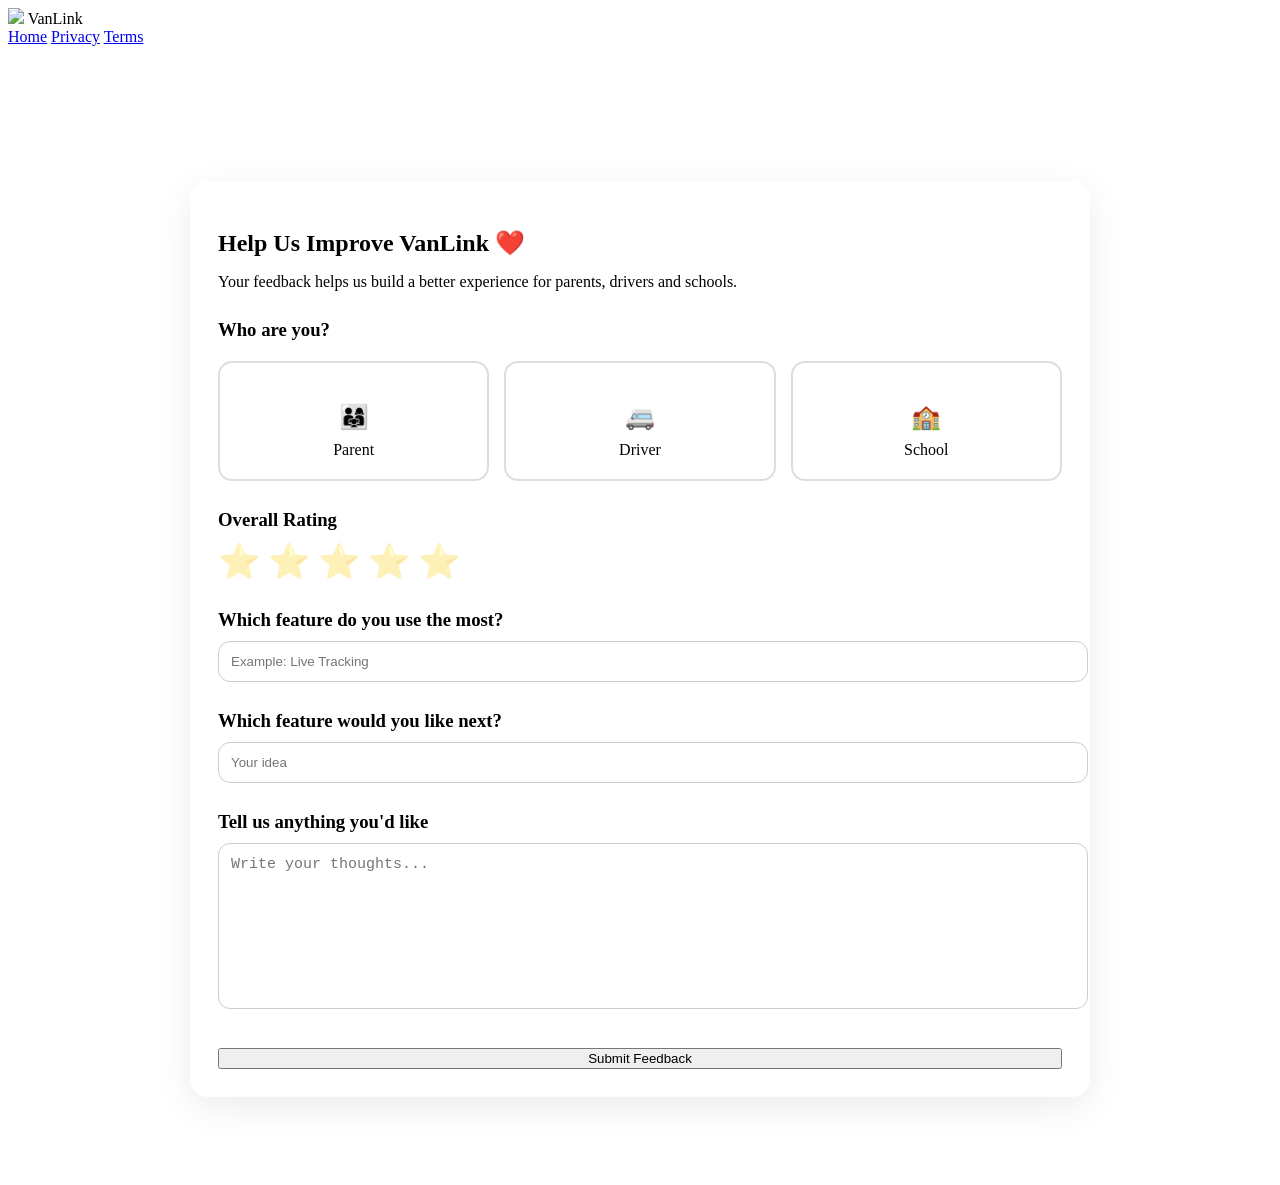
==== feedback.html @ 9b70196d "Add feedback form HTML structure and styles This file contains the HTML structure and styling for th" ====
<!DOCTYPE html>
<html lang="en">
<head>
<meta charset="UTF-8">
<meta name="viewport" content="width=device-width, initial-scale=1.0">

<title>VanLink Feedback</title>

<link rel="icon" href="assets/icon.png">
<link rel="stylesheet" href="style.css">

<style>

.feedback{
max-width:900px;
margin:auto;
padding:110px 20px 80px;
}

.feedback-card{
background:#fff;
border-radius:18px;
padding:28px;
box-shadow:0 10px 35px rgba(0,0,0,.08);
margin-top:25px;
}

.feedback-card h2{
margin-bottom:10px;
}

.role-grid{
display:grid;
grid-template-columns:repeat(auto-fit,minmax(180px,1fr));
gap:15px;
margin-top:20px;
}

.role{
border:2px solid #ddd;
padding:20px;
border-radius:14px;
cursor:pointer;
text-align:center;
transition:.25s;
}

.role:hover{
transform:translateY(-4px);
}

.role.active{
border-color:#2f80ed;
background:#eef6ff;
}

.question{
margin-top:28px;
}

.question h3{
margin-bottom:10px;
}

.question label{
display:block;
margin:8px 0;
cursor:pointer;
}

textarea{
width:100%;
height:140px;
padding:12px;
font-size:15px;
border-radius:12px;
border:1px solid #ccc;
resize:none;
}

input[type=text]{
width:100%;
padding:12px;
border-radius:12px;
border:1px solid #ccc;
}

.stars{
font-size:34px;
display:flex;
gap:8px;
margin-top:10px;
}

.star{
cursor:pointer;
opacity:.35;
transition:.2s;
}

.star.active{
opacity:1;
}

.submit-btn{
margin-top:35px;
width:100%;
}

.success{
display:none;
text-align:center;
padding:30px;
}

.success h2{
color:#18a558;
}

.loading{
display:none;
text-align:center;
padding:25px;
}

</style>

</head>

<body>

<nav class="nav">
<div class="wrap">

<div class="brand">
<img src="assets/icon.png">
VanLink
</div>

<div class="navlinks">
<a href="index.html">Home</a>
<a href="privacy.html">Privacy</a>
<a href="terms.html">Terms</a>
</div>

</div>
</nav>

<section class="feedback">

<div class="feedback-card" id="formCard">

<h2>Help Us Improve VanLink ❤️</h2>

<p>
Your feedback helps us build a better experience for parents,
drivers and schools.
</p>

<div class="question">

<h3>Who are you?</h3>

<div class="role-grid">

<div class="role" data-role="Parent">
<h2>👨‍👩‍👧</h2>
Parent
</div>

<div class="role" data-role="Driver">
<h2>🚐</h2>
Driver
</div>

<div class="role" data-role="School">
<h2>🏫</h2>
School
</div>

</div>

</div>

<div class="question">

<h3>Overall Rating</h3>

<div class="stars">

<span class="star">⭐</span>
<span class="star">⭐</span>
<span class="star">⭐</span>
<span class="star">⭐</span>
<span class="star">⭐</span>

</div>

</div>

<div id="dynamicQuestions"></div>

<div class="question">

<h3>Which feature do you use the most?</h3>

<input
id="favoriteFeature"
type="text"
placeholder="Example: Live Tracking">

</div>

<div class="question">

<h3>Which feature would you like next?</h3>

<input
id="requestedFeature"
type="text"
placeholder="Your idea">

</div>

<div class="question">

<h3>Tell us anything you'd like</h3>

<textarea
id="suggestions"
placeholder="Write your thoughts..."></textarea>

</div>

<button
class="btn btn-primary submit-btn"
id="submitBtn">

Submit Feedback

</button>

<div class="loading" id="loading">

Sending Feedback...

</div>

</div>

<div
class="feedback-card success"
id="success">

<h2>🎉 Thank You!</h2>

<p>

Your feedback has been submitted successfully.

</p>

<a
class="btn btn-primary"
href="index.html">

Back to Home

</a>

</div>

</section>

<script src="feedback.js"></script>

</body>
  </html>
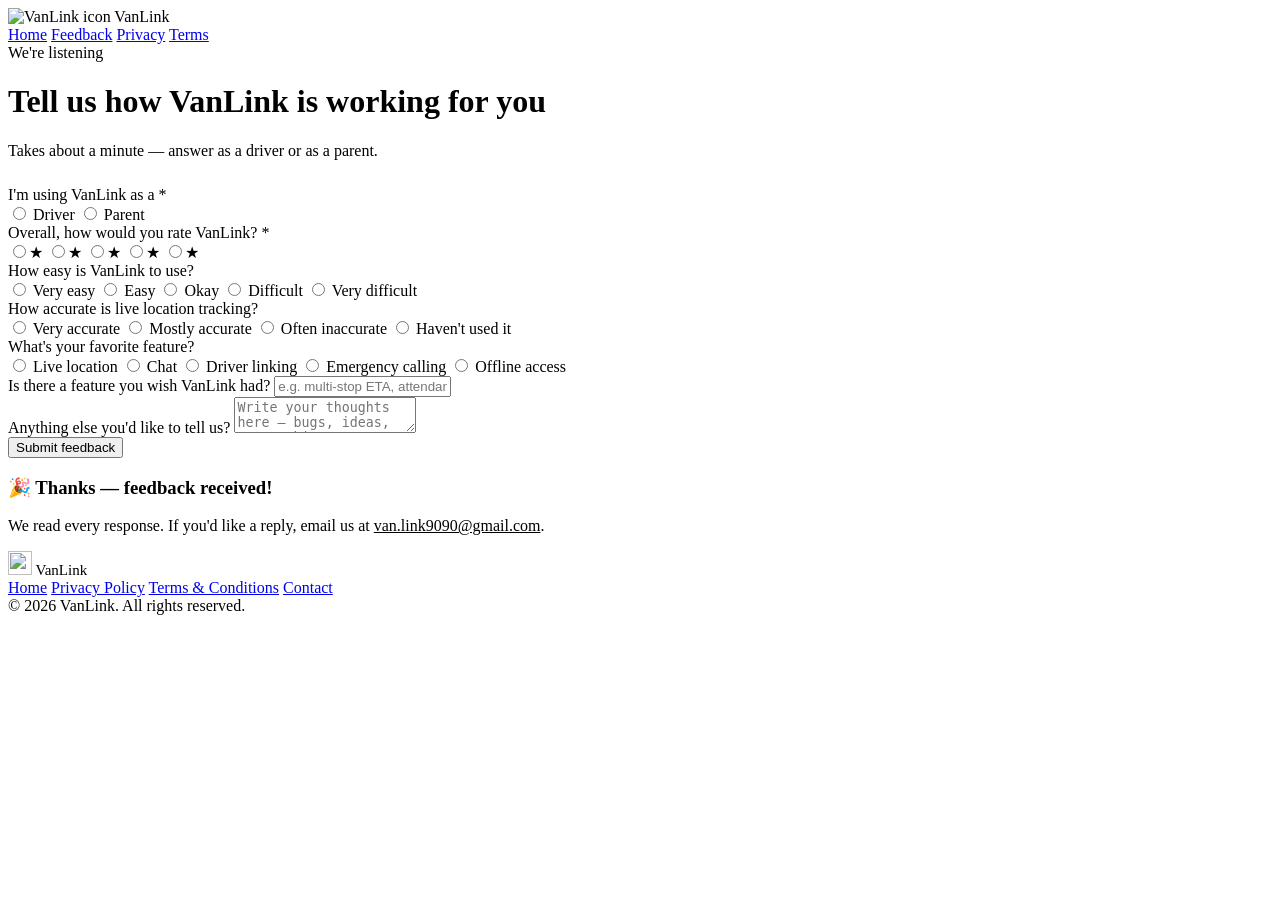
==== commit 8e2b1d6b: "Update feedback.html" ====
--- a/feedback.html
+++ b/feedback.html
@@ -3,276 +3,196 @@
 <head>
 <meta charset="UTF-8">
 <meta name="viewport" content="width=device-width, initial-scale=1.0">
-
-<title>VanLink Feedback</title>
-
+<title>Feedback — VanLink</title>
+<meta name="description" content="Share your feedback on VanLink as a driver or a parent.">
 <link rel="icon" href="assets/icon.png">
 <link rel="stylesheet" href="style.css">
-
-<style>
-
-.feedback{
-max-width:900px;
-margin:auto;
-padding:110px 20px 80px;
-}
-
-.feedback-card{
-background:#fff;
-border-radius:18px;
-padding:28px;
-box-shadow:0 10px 35px rgba(0,0,0,.08);
-margin-top:25px;
-}
-
-.feedback-card h2{
-margin-bottom:10px;
-}
-
-.role-grid{
-display:grid;
-grid-template-columns:repeat(auto-fit,minmax(180px,1fr));
-gap:15px;
-margin-top:20px;
-}
-
-.role{
-border:2px solid #ddd;
-padding:20px;
-border-radius:14px;
-cursor:pointer;
-text-align:center;
-transition:.25s;
-}
-
-.role:hover{
-transform:translateY(-4px);
-}
-
-.role.active{
-border-color:#2f80ed;
-background:#eef6ff;
-}
-
-.question{
-margin-top:28px;
-}
-
-.question h3{
-margin-bottom:10px;
-}
-
-.question label{
-display:block;
-margin:8px 0;
-cursor:pointer;
-}
-
-textarea{
-width:100%;
-height:140px;
-padding:12px;
-font-size:15px;
-border-radius:12px;
-border:1px solid #ccc;
-resize:none;
-}
-
-input[type=text]{
-width:100%;
-padding:12px;
-border-radius:12px;
-border:1px solid #ccc;
-}
-
-.stars{
-font-size:34px;
-display:flex;
-gap:8px;
-margin-top:10px;
-}
-
-.star{
-cursor:pointer;
-opacity:.35;
-transition:.2s;
-}
-
-.star.active{
-opacity:1;
-}
-
-.submit-btn{
-margin-top:35px;
-width:100%;
-}
-
-.success{
-display:none;
-text-align:center;
-padding:30px;
-}
-
-.success h2{
-color:#18a558;
-}
-
-.loading{
-display:none;
-text-align:center;
-padding:25px;
-}
-
-</style>
-
 </head>
-
 <body>
 
 <nav class="nav">
-<div class="wrap">
-
-<div class="brand">
-<img src="assets/icon.png">
-VanLink
-</div>
-
-<div class="navlinks">
-<a href="index.html">Home</a>
-<a href="privacy.html">Privacy</a>
-<a href="terms.html">Terms</a>
-</div>
-
-</div>
+  <div class="wrap">
+    <div class="brand"><img src="assets/icon.png" alt="VanLink icon"> VanLink</div>
+    <div class="navlinks">
+      <a href="index.html">Home</a>
+      <a href="feedback.html" class="active">Feedback</a>
+      <a href="privacy.html">Privacy</a>
+      <a href="terms.html">Terms</a>
+    </div>
+  </div>
 </nav>
 
-<section class="feedback">
+<header class="legal-hero">
+  <div class="wrap">
+    <span class="eyebrow">We're listening</span>
+    <h1>Tell us how VanLink is working for you</h1>
+    <p class="updated">Takes about a minute — answer as a driver or as a parent.</p>
+  </div>
+</header>
 
-<div class="feedback-card" id="formCard">
+<section style="padding-top:10px;">
+  <div class="wrap">
 
-<h2>Help Us Improve VanLink ❤️</h2>
+    <form id="fbForm" class="fb-card">
 
-<p>
-Your feedback helps us build a better experience for parents,
-drivers and schools.
-</p>
+      <div class="fb-group">
+        <label class="fb-q">I'm using VanLink as a <span class="fb-req">*</span></label>
+        <div class="fb-pills" data-name="role">
+          <label class="fb-pill"><input type="radio" name="role" value="Driver" required> Driver</label>
+          <label class="fb-pill"><input type="radio" name="role" value="Parent"> Parent</label>
+        </div>
+      </div>
 
-<div class="question">
+      <div class="fb-group">
+        <label class="fb-q">Overall, how would you rate VanLink? <span class="fb-req">*</span></label>
+        <div class="fb-stars" id="starRow">
+          <label><input type="radio" name="rating" value="1" required>★</label>
+          <label><input type="radio" name="rating" value="2">★</label>
+          <label><input type="radio" name="rating" value="3">★</label>
+          <label><input type="radio" name="rating" value="4">★</label>
+          <label><input type="radio" name="rating" value="5">★</label>
+        </div>
+      </div>
 
-<h3>Who are you?</h3>
+      <div class="fb-group">
+        <label class="fb-q">How easy is VanLink to use?</label>
+        <div class="fb-pills" data-name="easeOfUse">
+          <label class="fb-pill"><input type="radio" name="easeOfUse" value="Very easy"> Very easy</label>
+          <label class="fb-pill"><input type="radio" name="easeOfUse" value="Easy"> Easy</label>
+          <label class="fb-pill"><input type="radio" name="easeOfUse" value="Okay"> Okay</label>
+          <label class="fb-pill"><input type="radio" name="easeOfUse" value="Difficult"> Difficult</label>
+          <label class="fb-pill"><input type="radio" name="easeOfUse" value="Very difficult"> Very difficult</label>
+        </div>
+      </div>
 
-<div class="role-grid">
+      <div class="fb-group">
+        <label class="fb-q">How accurate is live location tracking?</label>
+        <div class="fb-pills" data-name="trackingAccuracy">
+          <label class="fb-pill"><input type="radio" name="trackingAccuracy" value="Very accurate"> Very accurate</label>
+          <label class="fb-pill"><input type="radio" name="trackingAccuracy" value="Mostly accurate"> Mostly accurate</label>
+          <label class="fb-pill"><input type="radio" name="trackingAccuracy" value="Often inaccurate"> Often inaccurate</label>
+          <label class="fb-pill"><input type="radio" name="trackingAccuracy" value="Haven't used it"> Haven't used it</label>
+        </div>
+      </div>
 
-<div class="role" data-role="Parent">
-<h2>👨‍👩‍👧</h2>
-Parent
-</div>
+      <div class="fb-group">
+        <label class="fb-q">What's your favorite feature?</label>
+        <div class="fb-pills" data-name="favoriteFeature">
+          <label class="fb-pill"><input type="radio" name="favoriteFeature" value="Live location sharing"> Live location</label>
+          <label class="fb-pill"><input type="radio" name="favoriteFeature" value="Chat"> Chat</label>
+          <label class="fb-pill"><input type="radio" name="favoriteFeature" value="Driver-parent linking"> Driver linking</label>
+          <label class="fb-pill"><input type="radio" name="favoriteFeature" value="Emergency calling"> Emergency calling</label>
+          <label class="fb-pill"><input type="radio" name="favoriteFeature" value="Offline access"> Offline access</label>
+        </div>
+      </div>
 
-<div class="role" data-role="Driver">
-<h2>🚐</h2>
-Driver
-</div>
+      <div class="fb-group">
+        <label class="fb-q" for="requestedFeature">Is there a feature you wish VanLink had?</label>
+        <input class="fb-input" type="text" id="requestedFeature" name="requestedFeature" placeholder="e.g. multi-stop ETA, attendance history...">
+      </div>
 
-<div class="role" data-role="School">
-<h2>🏫</h2>
-School
-</div>
+      <div class="fb-group">
+        <label class="fb-q" for="suggestions">Anything else you'd like to tell us?</label>
+        <textarea class="fb-textarea" id="suggestions" name="suggestions" placeholder="Write your thoughts here — bugs, ideas, or anything on your mind."></textarea>
+      </div>
 
-</div>
+      <button class="fb-submit" type="submit" id="fbSubmit">Submit feedback</button>
+      <p class="fb-status" id="fbStatus"></p>
 
-</div>
+      <div class="fb-success" id="fbSuccess">
+        <h3>🎉 Thanks — feedback received!</h3>
+        <p>We read every response. If you'd like a reply, email us at <a href="mailto:van.link9090@gmail.com" style="color:var(--blue); text-decoration:underline;">van.link9090@gmail.com</a>.</p>
+      </div>
 
-<div class="question">
+    </form>
 
-<h3>Overall Rating</h3>
-
-<div class="stars">
-
-<span class="star">⭐</span>
-<span class="star">⭐</span>
-<span class="star">⭐</span>
-<span class="star">⭐</span>
-<span class="star">⭐</span>
-
-</div>
-
-</div>
-
-<div id="dynamicQuestions"></div>
-
-<div class="question">
-
-<h3>Which feature do you use the most?</h3>
-
-<input
-id="favoriteFeature"
-type="text"
-placeholder="Example: Live Tracking">
-
-</div>
-
-<div class="question">
-
-<h3>Which feature would you like next?</h3>
-
-<input
-id="requestedFeature"
-type="text"
-placeholder="Your idea">
-
-</div>
-
-<div class="question">
-
-<h3>Tell us anything you'd like</h3>
-
-<textarea
-id="suggestions"
-placeholder="Write your thoughts..."></textarea>
-
-</div>
-
-<button
-class="btn btn-primary submit-btn"
-id="submitBtn">
-
-Submit Feedback
-
-</button>
-
-<div class="loading" id="loading">
-
-Sending Feedback...
-
-</div>
-
-</div>
-
-<div
-class="feedback-card success"
-id="success">
-
-<h2>🎉 Thank You!</h2>
-
-<p>
-
-Your feedback has been submitted successfully.
-
-</p>
-
-<a
-class="btn btn-primary"
-href="index.html">
-
-Back to Home
-
-</a>
-
-</div>
-
+  </div>
 </section>
 
-<script src="feedback.js"></script>
+<footer id="contact-foot">
+  <div class="wrap">
+    <div class="brand" style="font-size:15px;"><img src="assets/icon.png" style="width:24px;height:24px;"> VanLink</div>
+    <div class="flinks">
+      <a href="index.html">Home</a>
+      <a href="privacy.html">Privacy Policy</a>
+      <a href="terms.html">Terms &amp; Conditions</a>
+      <a href="mailto:van.link9090@gmail.com">Contact</a>
+    </div>
+    <span class="fine">© 2026 VanLink. All rights reserved.</span>
+  </div>
+</footer>
+
+<script>
+const ENDPOINT = "https://script.google.com/macros/s/AKfycbwgDax8CdDtT5qCczemQoYs4FuFx56GAREdwRkxgGtj8qOLuahLqoxMHxrxGR-nsBZo/exec";
+
+// Toggle pill styling for radio groups
+document.querySelectorAll('.fb-pills').forEach(group => {
+  group.addEventListener('click', () => {
+    group.querySelectorAll('.fb-pill').forEach(pill => {
+      pill.classList.toggle('checked', pill.querySelector('input').checked);
+    });
+  });
+});
+
+// Star rating fill
+const starLabels = document.querySelectorAll('#starRow label');
+starLabels.forEach((label, idx) => {
+  label.addEventListener('click', () => {
+    starLabels.forEach((l, i) => l.classList.toggle('active', i <= idx));
+  });
+});
+
+const form = document.getElementById('fbForm');
+const statusEl = document.getElementById('fbStatus');
+const submitBtn = document.getElementById('fbSubmit');
+const successEl = document.getElementById('fbSuccess');
+
+form.addEventListener('submit', async (e) => {
+  e.preventDefault();
+
+  const fd = new FormData(form);
+  const payload = {
+    role: fd.get('role') || '',
+    rating: fd.get('rating') || '',
+    easeOfUse: fd.get('easeOfUse') || '',
+    trackingAccuracy: fd.get('trackingAccuracy') || '',
+    favoriteFeature: fd.get('favoriteFeature') || '',
+    requestedFeature: fd.get('requestedFeature') || '',
+    suggestions: fd.get('suggestions') || '',
+    websiteVersion: '1.0',
+    answers: {
+      role: fd.get('role') || '',
+      rating: fd.get('rating') || '',
+      easeOfUse: fd.get('easeOfUse') || '',
+      trackingAccuracy: fd.get('trackingAccuracy') || '',
+      favoriteFeature: fd.get('favoriteFeature') || ''
+    }
+  };
+
+  submitBtn.disabled = true;
+  submitBtn.textContent = 'Sending...';
+  statusEl.textContent = '';
+  statusEl.className = 'fb-status';
+
+  try {
+    // text/plain avoids a CORS preflight; Apps Script still reads the raw JSON body fine.
+    await fetch(ENDPOINT, {
+      method: 'POST',
+      mode: 'no-cors',
+      headers: { 'Content-Type': 'text/plain;charset=utf-8' },
+      body: JSON.stringify(payload)
+    });
+
+    form.style.display = 'none';
+    successEl.style.display = 'block';
+  } catch (err) {
+    statusEl.textContent = "Couldn't send feedback — please check your connection and try again.";
+    statusEl.className = 'fb-status err';
+    submitBtn.disabled = false;
+    submitBtn.textContent = 'Submit feedback';
+  }
+});
+</script>
 
 </body>
-  </html>
+</html>
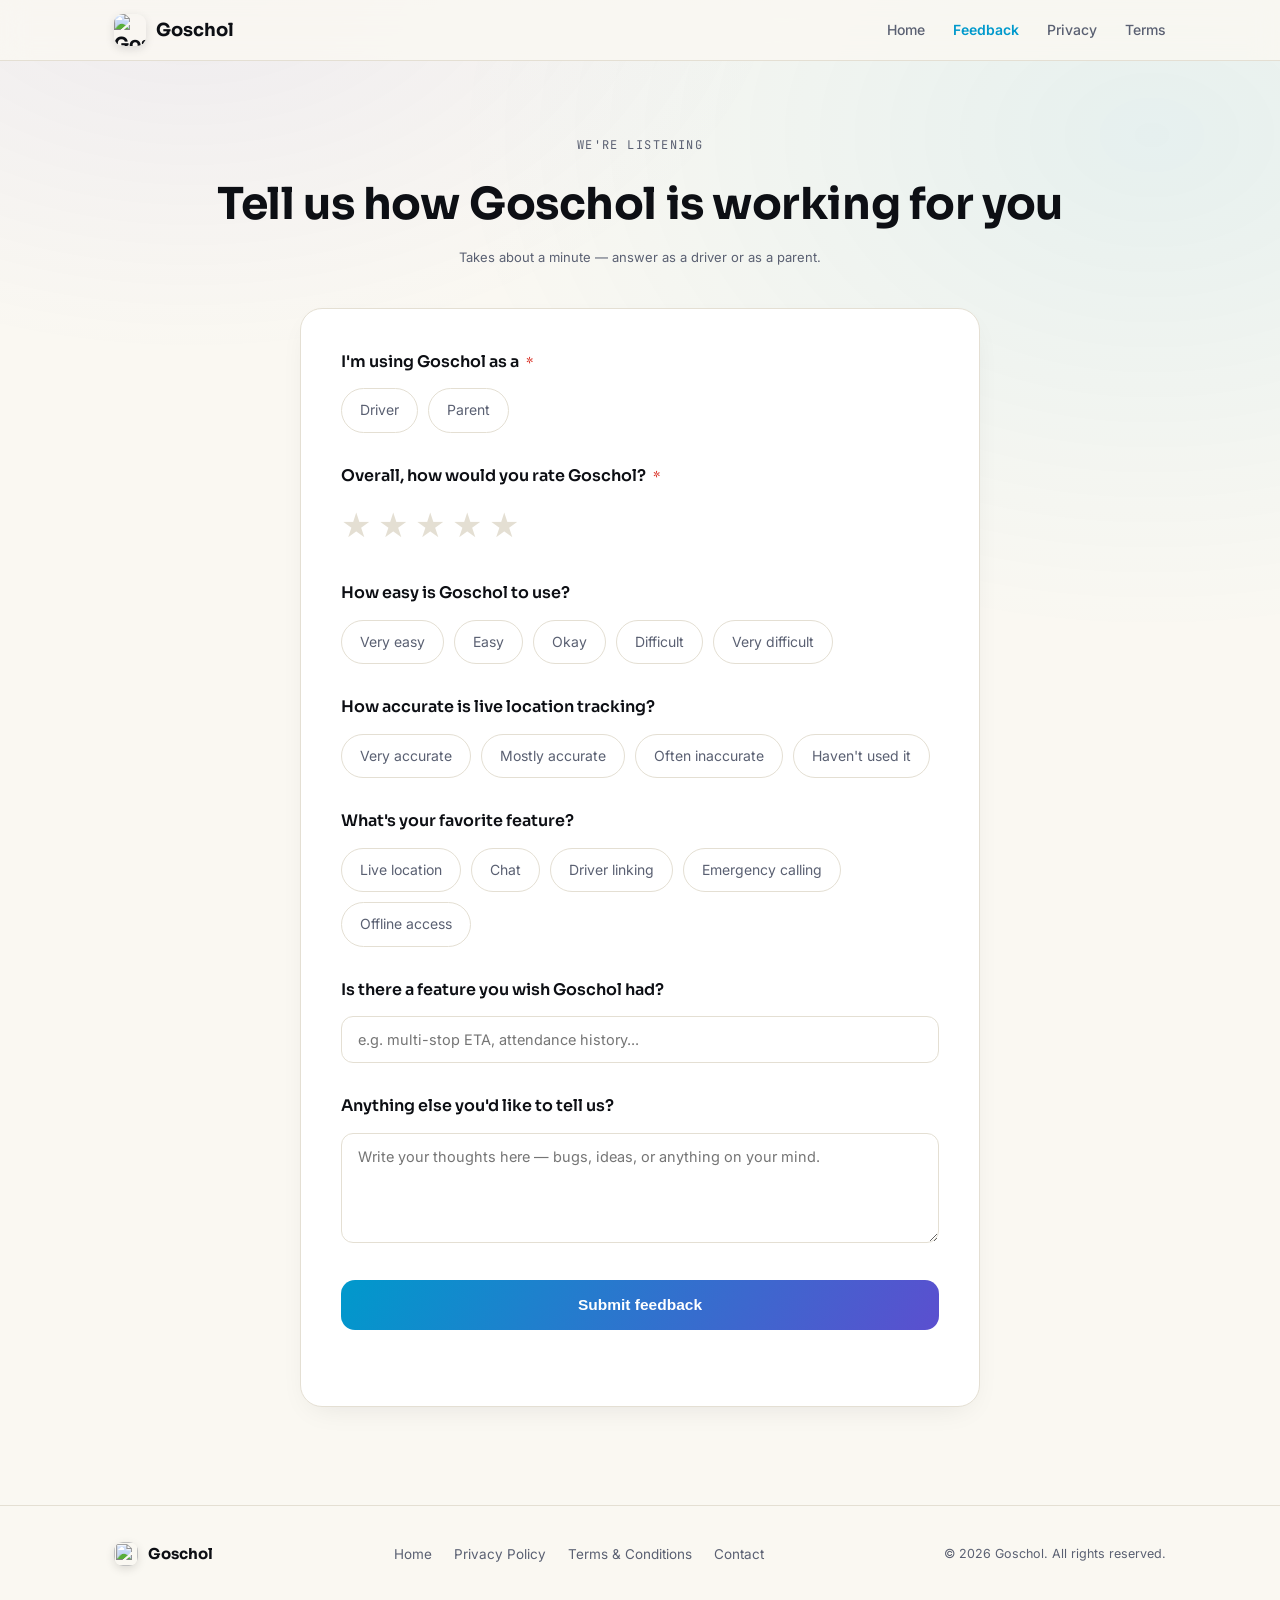
==== commit a3b34ee9: "Add files via upload" ====
--- a/feedback.html
+++ b/feedback.html
@@ -3,8 +3,8 @@
 <head>
 <meta charset="UTF-8">
 <meta name="viewport" content="width=device-width, initial-scale=1.0">
-<title>Feedback — VanLink</title>
-<meta name="description" content="Share your feedback on VanLink as a driver or a parent.">
+<title>Feedback — Goschol</title>
+<meta name="description" content="Share your feedback on Goschol as a driver or a parent.">
 <link rel="icon" href="assets/icon.png">
 <link rel="stylesheet" href="style.css">
 </head>
@@ -12,7 +12,7 @@
 
 <nav class="nav">
   <div class="wrap">
-    <div class="brand"><img src="assets/icon.png" alt="VanLink icon"> VanLink</div>
+    <div class="brand"><img src="assets/icon.png" alt="Goschol icon"> Goschol</div>
     <div class="navlinks">
       <a href="index.html">Home</a>
       <a href="feedback.html" class="active">Feedback</a>
@@ -25,7 +25,7 @@
 <header class="legal-hero">
   <div class="wrap">
     <span class="eyebrow">We're listening</span>
-    <h1>Tell us how VanLink is working for you</h1>
+    <h1>Tell us how Goschol is working for you</h1>
     <p class="updated">Takes about a minute — answer as a driver or as a parent.</p>
   </div>
 </header>
@@ -36,7 +36,7 @@
     <form id="fbForm" class="fb-card">
 
       <div class="fb-group">
-        <label class="fb-q">I'm using VanLink as a <span class="fb-req">*</span></label>
+        <label class="fb-q">I'm using Goschol as a <span class="fb-req">*</span></label>
         <div class="fb-pills" data-name="role">
           <label class="fb-pill"><input type="radio" name="role" value="Driver" required> Driver</label>
           <label class="fb-pill"><input type="radio" name="role" value="Parent"> Parent</label>
@@ -44,7 +44,7 @@
       </div>
 
       <div class="fb-group">
-        <label class="fb-q">Overall, how would you rate VanLink? <span class="fb-req">*</span></label>
+        <label class="fb-q">Overall, how would you rate Goschol? <span class="fb-req">*</span></label>
         <div class="fb-stars" id="starRow">
           <label><input type="radio" name="rating" value="1" required>★</label>
           <label><input type="radio" name="rating" value="2">★</label>
@@ -55,7 +55,7 @@
       </div>
 
       <div class="fb-group">
-        <label class="fb-q">How easy is VanLink to use?</label>
+        <label class="fb-q">How easy is Goschol to use?</label>
         <div class="fb-pills" data-name="easeOfUse">
           <label class="fb-pill"><input type="radio" name="easeOfUse" value="Very easy"> Very easy</label>
           <label class="fb-pill"><input type="radio" name="easeOfUse" value="Easy"> Easy</label>
@@ -87,7 +87,7 @@
       </div>
 
       <div class="fb-group">
-        <label class="fb-q" for="requestedFeature">Is there a feature you wish VanLink had?</label>
+        <label class="fb-q" for="requestedFeature">Is there a feature you wish Goschol had?</label>
         <input class="fb-input" type="text" id="requestedFeature" name="requestedFeature" placeholder="e.g. multi-stop ETA, attendance history...">
       </div>
 
@@ -111,14 +111,14 @@
 
 <footer id="contact-foot">
   <div class="wrap">
-    <div class="brand" style="font-size:15px;"><img src="assets/icon.png" style="width:24px;height:24px;"> VanLink</div>
+    <div class="brand" style="font-size:15px;"><img src="assets/icon.png" style="width:24px;height:24px;"> Goschol</div>
     <div class="flinks">
       <a href="index.html">Home</a>
       <a href="privacy.html">Privacy Policy</a>
       <a href="terms.html">Terms &amp; Conditions</a>
       <a href="mailto:van.link9090@gmail.com">Contact</a>
     </div>
-    <span class="fine">© 2026 VanLink. All rights reserved.</span>
+    <span class="fine">© 2026 Goschol. All rights reserved.</span>
   </div>
 </footer>
 
--- a/style.css
+++ b/style.css
@@ -0,0 +1,333 @@
+@import url('https://fonts.googleapis.com/css2?family=Sora:wght@400;500;600;700;800&family=Inter:wght@400;500;600&family=JetBrains+Mono:wght@500;600&display=swap');
+
+:root{
+  --blue:#0099CC;
+  --purple:#5B4FCF;
+  --green:#28A745;
+  --orange:#F5A623;
+  --bg:#FAF8F2;
+  --surface:#FFFFFF;
+  --card:#FFFFFF;
+  --card-line:#E4DFD3;
+  --text:#111111;
+  --text-dim:#5A6072;
+  --radius:18px;
+  --shadow: 0 10px 30px -12px rgba(20,20,30,0.10);
+  --shadow-lg: 0 30px 60px -20px rgba(20,20,30,0.16);
+}
+
+*{box-sizing:border-box; margin:0; padding:0;}
+html{scroll-behavior:smooth;}
+body{
+  background:var(--bg);
+  color:var(--text);
+  font-family:'Inter', sans-serif;
+  line-height:1.6;
+  overflow-x:hidden;
+}
+
+body::before{
+  content:"";
+  position:fixed; inset:0;
+  background:
+    radial-gradient(ellipse 600px 400px at 15% -5%, rgba(91,79,207,0.08), transparent),
+    radial-gradient(ellipse 700px 500px at 90% 15%, rgba(0,153,204,0.08), transparent);
+  pointer-events:none;
+  z-index:0;
+}
+
+h1,h2,h3,h4{
+  font-family:'Sora', sans-serif;
+  letter-spacing:-0.01em;
+  color:#0D0F14;
+}
+
+a{color:inherit; text-decoration:none;}
+.mono{font-family:'JetBrains Mono', monospace;}
+
+.wrap{max-width:1100px; margin:0 auto; padding:0 24px; position:relative; z-index:1;}
+
+/* ---------- NAV ---------- */
+.nav{
+  position:sticky; top:0; z-index:50;
+  backdrop-filter:blur(14px);
+  background:rgba(250,248,242,0.82);
+  border-bottom:1px solid var(--card-line);
+}
+.nav .wrap{display:flex; align-items:center; justify-content:space-between; padding-top:14px; padding-bottom:14px;}
+.brand{display:flex; align-items:center; gap:10px; font-family:'Sora'; font-weight:700; font-size:18px; color:#0D0F14;}
+.brand img{width:32px; height:32px; border-radius:9px; box-shadow:0 3px 10px rgba(0,0,0,0.12);}
+.navlinks{display:flex; gap:28px; font-size:14px; font-weight:500; color:var(--text-dim);}
+.navlinks a:hover{color:var(--blue);}
+.navlinks .active{color:var(--blue); font-weight:600;}
+
+/* ---------- ROUTE LINE (signature element) ---------- */
+.route-rail{
+  position:absolute; left:50%; top:0; bottom:0; width:2px;
+  transform:translateX(-50%);
+  background:repeating-linear-gradient(to bottom, var(--card-line) 0 10px, transparent 10px 20px);
+  z-index:0;
+}
+.stop{
+  display:flex; align-items:center; gap:10px;
+  justify-content:center;
+  margin-bottom:6px;
+}
+.stop .dot{
+  width:12px; height:12px; border-radius:50%;
+  background:linear-gradient(135deg, var(--blue), var(--purple));
+  box-shadow:0 0 0 6px rgba(0,153,204,0.10);
+}
+.stop .label{
+  font-family:'JetBrains Mono', monospace; font-size:12px; letter-spacing:0.12em;
+  text-transform:uppercase; color:var(--text-dim);
+}
+
+/* ---------- HERO ---------- */
+.hero{padding:96px 0 60px; text-align:center; position:relative;}
+.hero .eyebrow{
+  display:inline-flex; align-items:center; gap:8px;
+  font-family:'JetBrains Mono'; font-size:12.5px; letter-spacing:0.14em; text-transform:uppercase;
+  color:#1E8A4C; border:1px solid rgba(40,167,69,0.3); background:rgba(40,167,69,0.08);
+  padding:6px 14px; border-radius:100px; margin-bottom:28px;
+}
+.hero h1{
+  font-size:clamp(38px, 6vw, 66px); font-weight:800; line-height:1.05;
+  background:linear-gradient(100deg, #0D0F14 30%, var(--blue) 68%, var(--purple) 100%);
+  -webkit-background-clip:text; background-clip:text; color:transparent;
+  max-width:820px; margin:0 auto 22px;
+}
+.hero p.lede{
+  font-size:18px; color:var(--text-dim); max-width:560px; margin:0 auto 36px;
+}
+.cta-row{display:flex; gap:14px; justify-content:center; flex-wrap:wrap;}
+.btn{
+  display:inline-flex; align-items:center; gap:8px;
+  padding:14px 26px; border-radius:14px; font-weight:600; font-size:15px;
+  border:1px solid var(--card-line); transition:transform .15s ease, box-shadow .15s ease;
+}
+.btn:hover{transform:translateY(-2px); box-shadow:var(--shadow);}
+.btn-primary{
+  background:linear-gradient(120deg, var(--blue), var(--purple));
+  color:#fff; border:none;
+}
+.btn-ghost{background:#fff; color:#0D0F14;}
+.btn-ghost:hover{border-color:var(--blue);}
+
+/* ---------- SECTION SHELL ---------- */
+section{padding:78px 0; position:relative;}
+.section-head{text-align:center; max-width:640px; margin:0 auto 54px;}
+.section-head h2{font-size:clamp(28px,4vw,38px); font-weight:700; margin-bottom:14px;}
+.section-head p{color:var(--text-dim); font-size:16px;}
+
+/* ---------- FEATURE GRID ---------- */
+.grid3{display:grid; grid-template-columns:repeat(3,1fr); gap:20px;}
+.grid2{display:grid; grid-template-columns:repeat(2,1fr); gap:20px;}
+.card{
+  background:var(--card); border:1px solid var(--card-line); border-radius:var(--radius);
+  padding:28px; box-shadow:var(--shadow); transition:transform .15s ease, box-shadow .15s ease;
+}
+.card:hover{transform:translateY(-3px); box-shadow:var(--shadow-lg);}
+.card .ico{
+  width:42px; height:42px; border-radius:12px; display:flex; align-items:center; justify-content:center;
+  background:rgba(0,153,204,0.10); margin-bottom:18px; font-size:20px;
+}
+.card h3{font-size:17px; margin-bottom:8px; font-weight:600;}
+.card p{color:var(--text-dim); font-size:14.5px;}
+
+/* ---------- ROLE TABS ---------- */
+.roles{display:grid; grid-template-columns:1fr 1fr; gap:24px;}
+.role-card{
+  border:1px solid var(--card-line); border-radius:22px; padding:32px; background:var(--card);
+  box-shadow:var(--shadow);
+}
+.role-card .tag{
+  font-family:'JetBrains Mono'; font-size:11.5px; letter-spacing:0.1em; text-transform:uppercase;
+  color:var(--blue); margin-bottom:12px; display:block;
+}
+.role-card h3{font-size:22px; margin-bottom:16px;}
+.role-card ul{list-style:none;}
+.role-card li{
+  padding:9px 0; border-top:1px solid var(--card-line); color:var(--text-dim); font-size:14.5px;
+  display:flex; gap:10px;
+}
+.role-card li:before{content:"→"; color:var(--green); flex-shrink:0; font-weight:700;}
+
+/* ---------- PHONE MOCKUPS ---------- */
+.showcase{display:flex; gap:28px; justify-content:center; flex-wrap:wrap; padding-top:10px;}
+.phone{
+  width:240px; height:490px; border-radius:34px; padding:10px;
+  background:linear-gradient(160deg,#232734,#111318);
+  border:1px solid rgba(0,0,0,0.08);
+  box-shadow:var(--shadow-lg);
+  position:relative; flex-shrink:0;
+}
+.phone .screen{
+  width:100%; height:100%; border-radius:26px; overflow:hidden;
+  background:linear-gradient(180deg,#FFFFFF, #F5F8FF 70%);
+  position:relative; display:flex; flex-direction:column;
+}
+.phone .notch{
+  position:absolute; top:8px; left:50%; transform:translateX(-50%);
+  width:60px; height:6px; border-radius:6px; background:rgba(0,0,0,0.12); z-index:5;
+}
+.phone .caption{text-align:center; margin-top:16px; font-size:13.5px; color:var(--text-dim); font-family:'JetBrains Mono';}
+.screen-content{padding:26px 16px 16px; flex:1; display:flex; flex-direction:column; gap:10px;}
+.mini-bar{height:9px; border-radius:5px; background:#E7EAF2;}
+.mini-bar.w60{width:60%;} .mini-bar.w80{width:80%;} .mini-bar.w40{width:40%;}
+.mini-card{
+  background:#FFFFFF; border:1px solid #ECE7DA;
+  border-radius:12px; padding:12px; display:flex; align-items:center; gap:10px;
+  box-shadow:0 4px 12px -6px rgba(20,20,30,0.10);
+}
+.mini-avatar{width:30px; height:30px; border-radius:9px; background:linear-gradient(135deg,var(--blue),var(--purple)); flex-shrink:0;}
+.chat-bubble{max-width:75%; padding:8px 12px; border-radius:12px; font-size:11px;}
+.chat-bubble.left{align-self:flex-start; background:#F0F2F8; color:#22262F; border-bottom-left-radius:2px;}
+.chat-bubble.right{align-self:flex-end; background:linear-gradient(120deg,var(--blue),var(--purple)); color:#fff; border-bottom-right-radius:2px;}
+.emg-btn{padding:12px; border-radius:12px; font-size:12px; font-weight:600; text-align:center;}
+.emg-btn.a{background:rgba(217,48,37,0.10); color:#D93025;}
+.emg-btn.b{background:rgba(0,153,204,0.10); color:var(--blue);}
+.emg-btn.c{background:rgba(40,167,69,0.10); color:var(--green);}
+
+/* ---------- MINI CODE (inside phone mockups) ---------- */
+.mini-code{display:flex; gap:6px; justify-content:center; margin:6px 0;}
+.mini-code span{
+  width:28px; height:34px; display:flex; align-items:center; justify-content:center;
+  border-radius:7px; background:#F0F2F8; border:1px solid #ECE7DA;
+  font-family:'JetBrains Mono', monospace; font-weight:600; font-size:13px; color:var(--blue);
+}
+.mini-btn{
+  padding:10px; border-radius:10px; text-align:center; font-size:12px; font-weight:600;
+  background:linear-gradient(120deg,var(--blue),var(--purple)); color:#fff;
+}
+.mini-label{font-size:10.5px; color:var(--text-dim); text-align:center; font-family:'JetBrains Mono', monospace; letter-spacing:.06em; text-transform:uppercase;}
+.mini-card.vcard{flex-direction:column; align-items:flex-start; gap:6px;}
+.mini-card.vcard .mini-avatar{width:100%; height:70px; border-radius:10px;}
+
+/* ---------- FEEDBACK FORM ---------- */
+.fb-card{
+  background:var(--card); border:1px solid var(--card-line); border-radius:22px;
+  padding:40px; box-shadow:var(--shadow); max-width:680px; margin:0 auto;
+}
+.fb-group{margin-bottom:30px;}
+.fb-group > label.fb-q{
+  display:block; font-family:'Sora'; font-weight:600; font-size:16px; color:#0D0F14; margin-bottom:14px;
+}
+.fb-group .fb-req{color:#D93025; font-weight:400; font-size:13px; margin-left:4px;}
+.fb-pills{display:flex; flex-wrap:wrap; gap:10px;}
+.fb-pill{
+  cursor:pointer; padding:10px 18px; border-radius:100px; border:1px solid var(--card-line);
+  background:#fff; font-size:14px; color:var(--text-dim); transition:all .15s ease; user-select:none;
+}
+.fb-pill:hover{border-color:var(--blue);}
+.fb-pill input{display:none;}
+.fb-pill.checked{
+  background:linear-gradient(120deg,var(--blue),var(--purple)); color:#fff; border-color:transparent;
+}
+.fb-stars{display:flex; gap:6px; font-size:30px;}
+.fb-stars label{cursor:pointer; color:#E4DFD3; transition:color .1s ease;}
+.fb-stars input{display:none;}
+.fb-stars label.active{color:var(--orange);}
+.fb-input, .fb-textarea{
+  width:100%; padding:14px 16px; border-radius:12px; border:1px solid var(--card-line);
+  background:#fff; font-family:'Inter'; font-size:14.5px; color:#0D0F14; resize:vertical;
+}
+.fb-input:focus, .fb-textarea:focus{outline:none; border-color:var(--blue);}
+.fb-textarea{min-height:110px;}
+.fb-submit{
+  width:100%; padding:16px; border-radius:14px; border:none; font-weight:600; font-size:15.5px;
+  background:linear-gradient(120deg,var(--blue),var(--purple)); color:#fff; cursor:pointer;
+  transition:transform .15s ease;
+}
+.fb-submit:hover{transform:translateY(-2px);}
+.fb-submit:disabled{opacity:.6; cursor:not-allowed; transform:none;}
+.fb-status{text-align:center; font-size:14px; margin-top:16px; min-height:20px;}
+.fb-status.ok{color:#1E8A4C;}
+.fb-status.err{color:#D93025;}
+.fb-success{
+  display:none; text-align:center; padding:20px 0;
+}
+.fb-success h3{font-size:22px; margin-bottom:10px;}
+.fb-success p{color:var(--text-dim);}
+
+/* ---------- CODE BLOCK (driver code) ---------- */
+.code-strip{
+  display:flex; justify-content:center; gap:10px; margin:8px 0 0;
+}
+.code-strip span{
+  width:44px; height:52px; display:flex; align-items:center; justify-content:center;
+  border-radius:10px; background:#fff; border:1px solid var(--card-line); box-shadow:var(--shadow);
+  font-family:'JetBrains Mono', monospace; font-weight:600; font-size:20px; color:#1E8A4C;
+}
+
+/* ---------- FAQ ---------- */
+.faq{max-width:760px; margin:0 auto; display:flex; flex-direction:column; gap:12px;}
+.faq details{
+  background:var(--card); border:1px solid var(--card-line); border-radius:14px;
+  padding:18px 22px; box-shadow:var(--shadow);
+}
+.faq summary{
+  cursor:pointer; font-weight:600; font-size:15px; color:#0D0F14; list-style:none;
+  display:flex; justify-content:space-between; align-items:center; gap:12px;
+}
+.faq summary::-webkit-details-marker{display:none;}
+.faq summary::after{content:"+"; color:var(--blue); font-size:20px; font-weight:400; flex-shrink:0;}
+.faq details[open] summary::after{content:"–";}
+.faq p{color:var(--text-dim); font-size:14.5px; margin-top:12px;}
+.faq .audience{
+  display:inline-block; margin-top:2px; font-family:'JetBrains Mono', monospace; font-size:10.5px;
+  letter-spacing:.06em; text-transform:uppercase; color:var(--green);
+}
+
+/* ---------- CONTACT ---------- */
+.contact-card{
+  border:1px solid var(--card-line); background:linear-gradient(140deg, rgba(0,153,204,0.07), rgba(91,79,207,0.07));
+  border-radius:26px; padding:52px; text-align:center; box-shadow:var(--shadow);
+}
+.contact-card h2{font-size:30px; margin-bottom:12px;}
+.contact-card p{color:var(--text-dim); margin-bottom:26px;}
+.email-pill{
+  display:inline-flex; align-items:center; gap:10px; font-family:'JetBrains Mono', monospace; font-size:16px;
+  background:#fff; border:1px solid var(--card-line); padding:14px 24px; border-radius:100px;
+  color:#0D0F14; box-shadow:var(--shadow); transition:box-shadow .15s ease;
+}
+.email-pill:hover{box-shadow:var(--shadow-lg);}
+
+/* ---------- FOOTER ---------- */
+footer{border-top:1px solid var(--card-line); padding:36px 0; margin-top:20px;}
+footer .wrap{display:flex; justify-content:space-between; align-items:center; flex-wrap:wrap; gap:16px;}
+footer .flinks{display:flex; gap:22px; font-size:13.5px; color:var(--text-dim);}
+footer .flinks a:hover{color:var(--blue);}
+.fine{font-size:12.5px; color:var(--text-dim);}
+
+/* ---------- LEGAL PAGES ---------- */
+.legal-hero{padding:70px 0 30px; text-align:center;}
+.legal-hero .eyebrow{
+  font-family:'JetBrains Mono'; font-size:12px; letter-spacing:0.12em; text-transform:uppercase; color:var(--text-dim);
+}
+.legal-hero h1{font-size:clamp(30px,4vw,44px); margin:12px 0 8px;}
+.updated{font-size:13px; color:var(--text-dim);}
+.legal-body{max-width:760px; margin:0 auto; padding-bottom:90px;}
+.legal-notice{
+  border:1px solid rgba(40,167,69,0.3); background:rgba(40,167,69,0.08); border-radius:14px;
+  padding:18px 20px; margin-bottom:36px; font-size:14px; color:#1E6B35;
+}
+.legal-notice b{color:#1E8A4C;}
+.legal-section{padding:22px 0; border-top:1px solid var(--card-line);}
+.legal-section:first-of-type{border-top:none;}
+.legal-section h2{font-size:18px; margin-bottom:10px; display:flex; gap:10px; align-items:baseline; color:#0D0F14;}
+.legal-section h2 .num{font-family:'JetBrains Mono'; font-size:13px; color:var(--blue);}
+.legal-section p, .legal-section li{color:var(--text-dim); font-size:14.5px; margin-bottom:8px;}
+.legal-section ul{padding-left:20px;}
+.legal-section a{color:var(--blue); text-decoration:underline;}
+.toc{display:flex; flex-wrap:wrap; gap:8px 16px; margin-bottom:40px; padding:18px 20px; background:var(--card); border:1px solid var(--card-line); border-radius:14px; box-shadow:var(--shadow);}
+.toc a{font-size:13px; color:var(--text-dim); text-decoration:none;}
+.toc a:hover{color:var(--blue);}
+
+@media(max-width:860px){
+  .grid3{grid-template-columns:1fr;}
+  .grid2{grid-template-columns:1fr;}
+  .roles{grid-template-columns:1fr;}
+  .navlinks{gap:16px; font-size:13px;}
+  .route-rail{display:none;}
+}
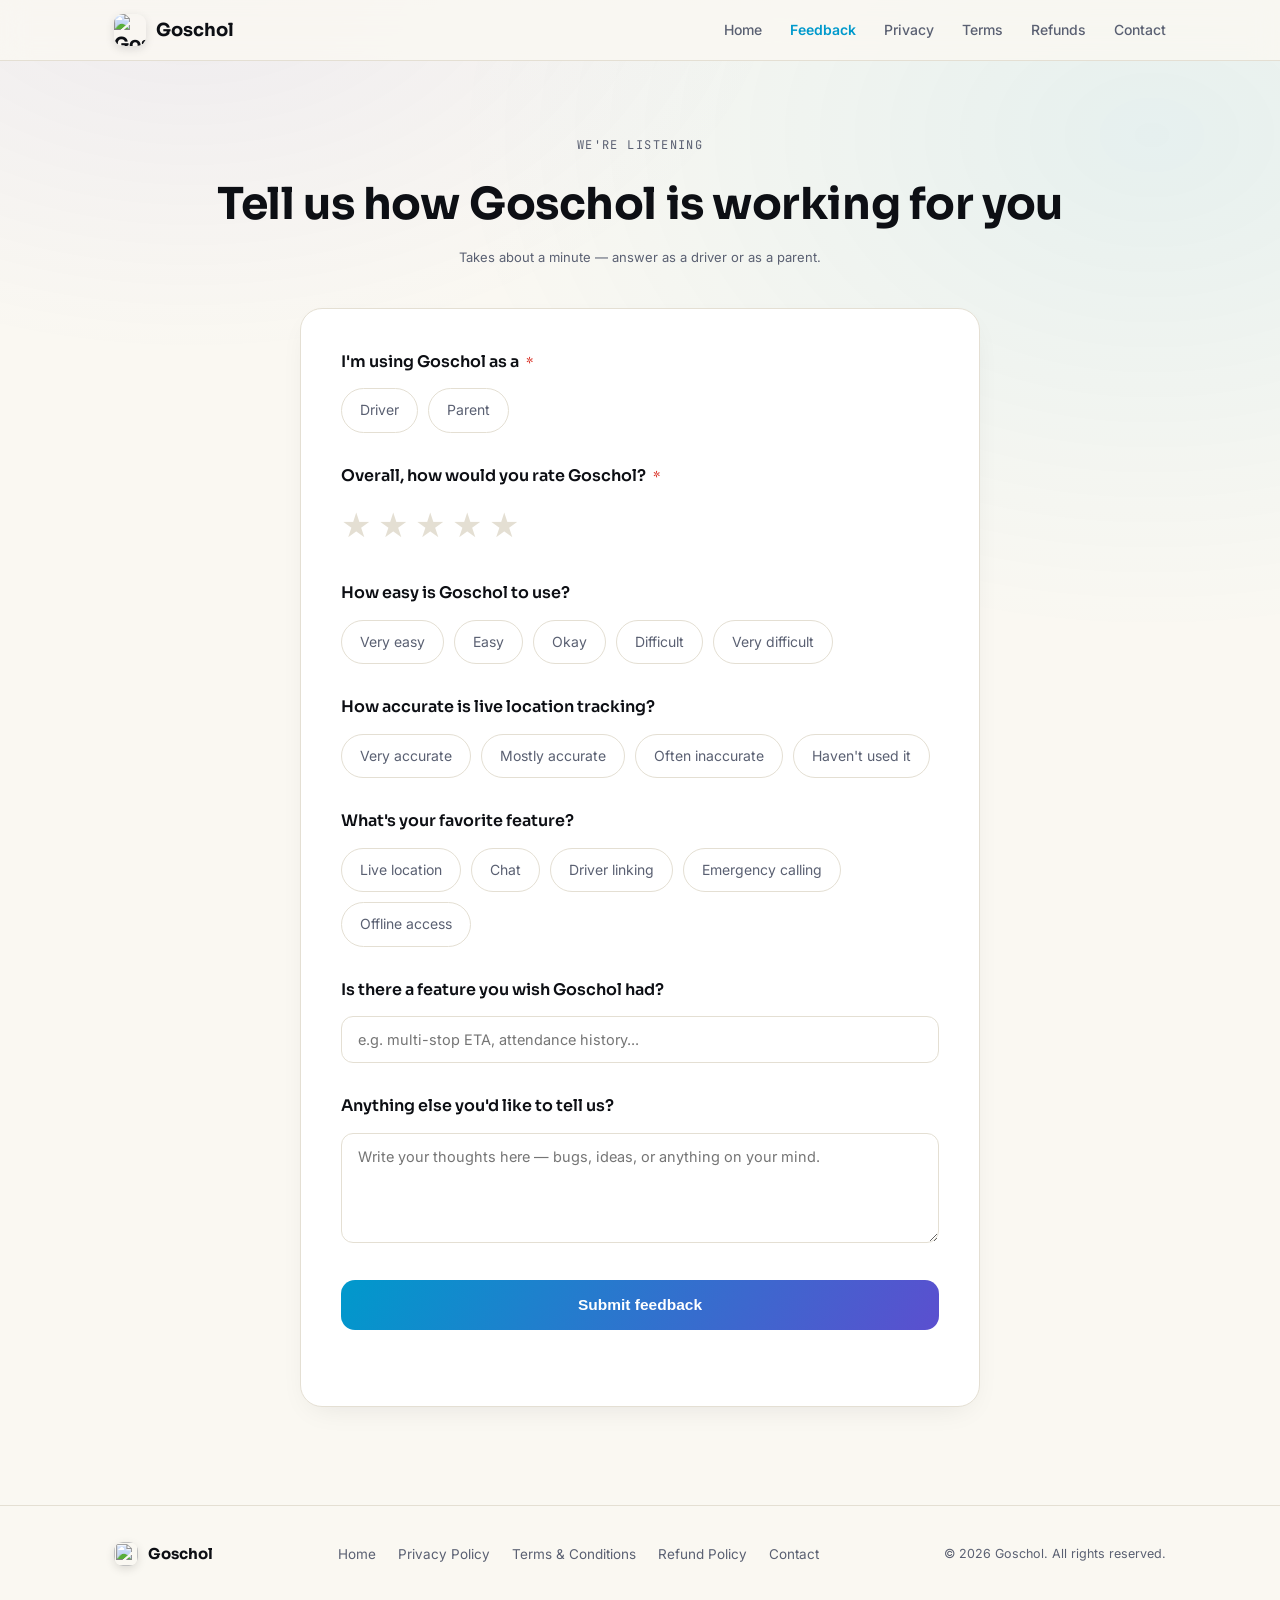
==== commit 0eb921a1: "Add files via upload" ====
--- a/feedback.html
+++ b/feedback.html
@@ -18,6 +18,8 @@
       <a href="feedback.html" class="active">Feedback</a>
       <a href="privacy.html">Privacy</a>
       <a href="terms.html">Terms</a>
+      <a href="refund.html">Refunds</a>
+      <a href="#contact-foot">Contact</a>
     </div>
   </div>
 </nav>
@@ -116,6 +118,7 @@
       <a href="index.html">Home</a>
       <a href="privacy.html">Privacy Policy</a>
       <a href="terms.html">Terms &amp; Conditions</a>
+      <a href="refund.html">Refund Policy</a>
       <a href="mailto:van.link9090@gmail.com">Contact</a>
     </div>
     <span class="fine">© 2026 Goschol. All rights reserved.</span>
--- a/style.css
+++ b/style.css
@@ -324,6 +324,65 @@
 .toc a{font-size:13px; color:var(--text-dim); text-decoration:none;}
 .toc a:hover{color:var(--blue);}
 
+/* ---------- VERSION PILL / DOWNLOAD ---------- */
+.version-pill{
+  display:inline-flex; align-items:center; gap:8px; font-family:'JetBrains Mono', monospace; font-size:12.5px;
+  letter-spacing:0.06em; color:var(--purple); border:1px solid rgba(91,79,207,0.3); background:rgba(91,79,207,0.08);
+  padding:6px 14px; border-radius:100px;
+}
+.download-card{
+  border:1px solid var(--card-line); background:var(--card); border-radius:22px; padding:40px;
+  text-align:center; box-shadow:var(--shadow); max-width:560px; margin:0 auto;
+}
+.download-card .ver{font-family:'JetBrains Mono', monospace; color:var(--text-dim); font-size:14px; margin-top:6px;}
+.download-card .ver b{color:var(--purple);}
+.download-note{font-size:12.5px; color:var(--text-dim); margin-top:14px;}
+
+/* ---------- PRICING ---------- */
+.plan-card{
+  border:1px solid var(--card-line); border-radius:22px; padding:32px; background:var(--card); box-shadow:var(--shadow);
+}
+.plan-card .ico{width:42px; height:42px; border-radius:12px; display:flex; align-items:center; justify-content:center; background:rgba(91,79,207,0.10); margin-bottom:16px; font-size:20px;}
+.plan-card h3{font-size:17px; margin-bottom:8px; font-weight:600;}
+.plan-card p{color:var(--text-dim); font-size:14.5px;}
+.plan-card a{color:var(--blue); text-decoration:underline;}
+
+/* ---------- VAN FEEDBACK CTA ---------- */
+.van-cta{padding:60px 0 90px; text-align:center;}
+.van-stage{
+  position:relative; height:130px; max-width:700px; margin:0 auto 40px;
+  overflow:hidden;
+}
+.van-road{
+  position:absolute; left:0; right:0; bottom:20px; height:3px;
+  background:repeating-linear-gradient(to right, var(--card-line) 0 16px, transparent 16px 34px);
+}
+.van-emoji{
+  position:absolute; bottom:16px; left:-10%; font-size:58px; line-height:1;
+  animation: vanDrive 4.2s linear infinite;
+  filter:drop-shadow(0 10px 12px rgba(20,20,30,0.18));
+}
+@keyframes vanDrive{
+  0%{ left:-15%; transform:translateY(0) rotate(0deg); }
+  25%{ transform:translateY(-4px) rotate(-1deg); }
+  50%{ transform:translateY(0) rotate(0deg); }
+  75%{ transform:translateY(-3px) rotate(1deg); }
+  100%{ left:105%; transform:translateY(0) rotate(0deg); }
+}
+.wind-line{
+  position:absolute; height:3px; border-radius:3px;
+  background:linear-gradient(to left, var(--blue), transparent);
+  animation: windBlow linear infinite;
+  opacity:0;
+}
+@keyframes windBlow{
+  0%{ transform:translateX(0); opacity:0; }
+  8%{ opacity:.7; }
+  85%{ opacity:.5; }
+  100%{ transform:translateX(-160px); opacity:0; }
+}
+.van-btn{margin-top:6px;}
+
 @media(max-width:860px){
   .grid3{grid-template-columns:1fr;}
   .grid2{grid-template-columns:1fr;}
